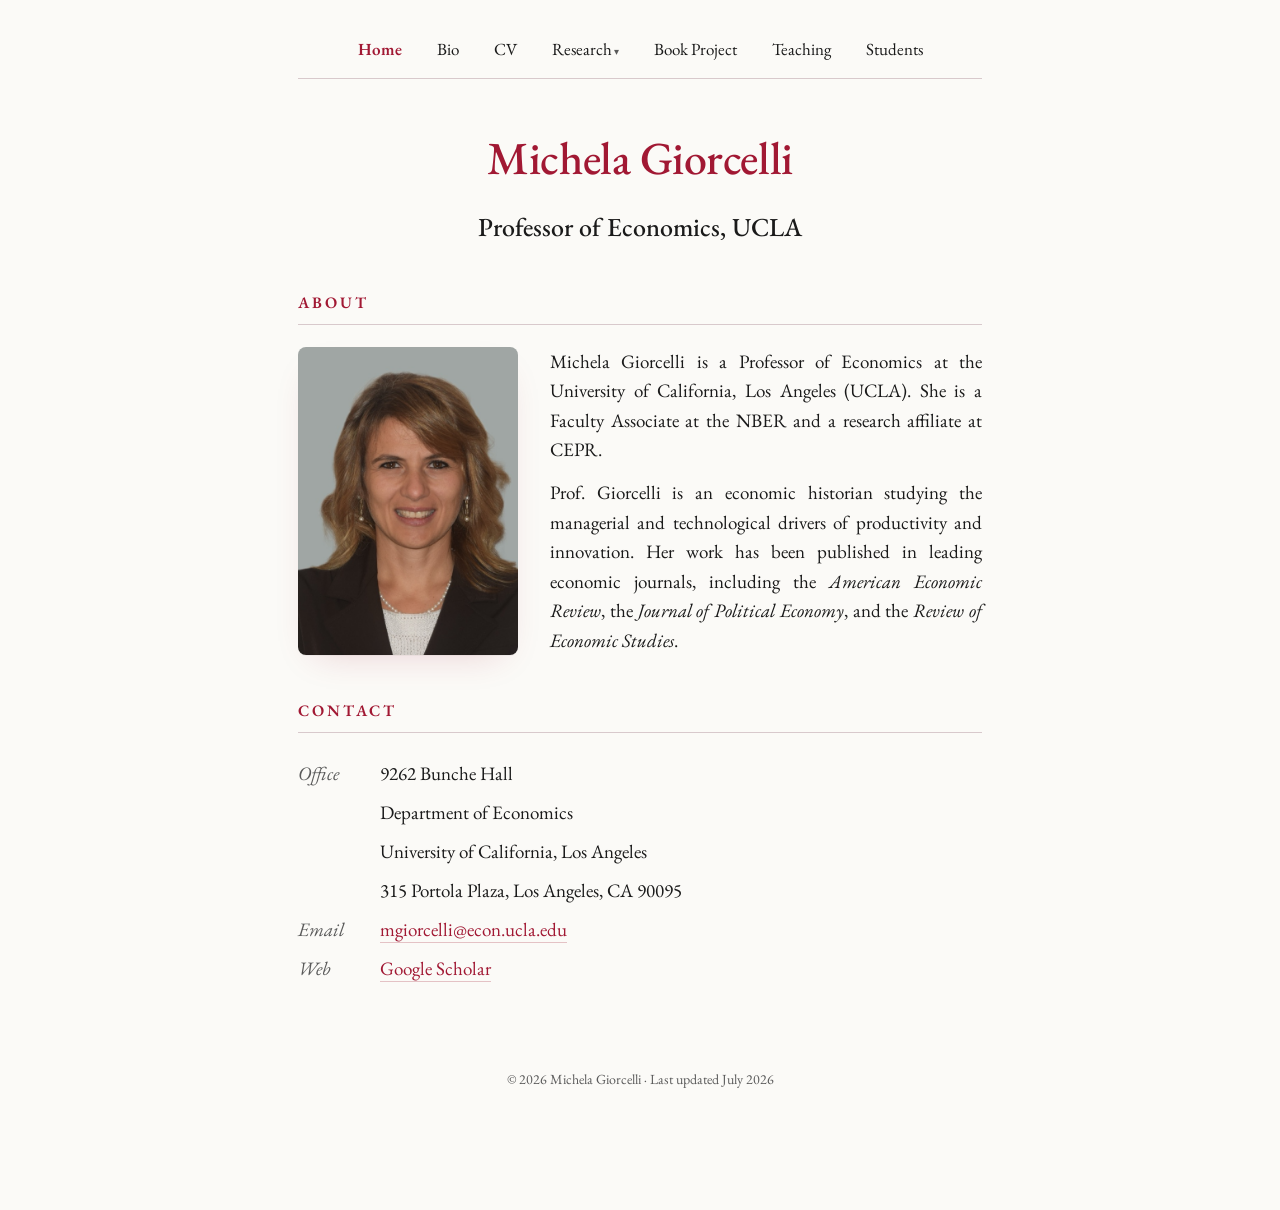
==== index.html @ 7a844a9b "Add hamburger (☰) menu for phone navigation Collapse the 7-item nav behind a tap-to-open menu on scr" ====
<!DOCTYPE html>
<html lang="en">
<head>
<meta charset="utf-8">
<meta name="viewport" content="width=device-width, initial-scale=1">
<title>Michela Giorcelli</title>
<meta name="description" content="Michela Giorcelli — Professor of Economics, UCLA. Economic history, technology transfer, and firm productivity.">
<link rel="preconnect" href="https://fonts.googleapis.com">
<link rel="preconnect" href="https://fonts.gstatic.com" crossorigin>
<link href="https://fonts.googleapis.com/css2?family=EB+Garamond:ital,wght@0,400;0,500;0,600;1,400&display=swap" rel="stylesheet">
<link rel="stylesheet" href="style.css">
<link rel="icon" href="/favicon.svg" type="image/svg+xml">
<link rel="canonical" href="https://giorcellimichela.com/">
<meta property="og:type" content="website">
<meta property="og:site_name" content="Michela Giorcelli">
<meta property="og:title" content="Michela Giorcelli">
<meta property="og:description" content="Michela Giorcelli — Professor of Economics, UCLA. Economic history, technology transfer, and firm productivity.">
<meta property="og:url" content="https://giorcellimichela.com/">
<meta property="og:image" content="https://giorcellimichela.com/photo.jpg">
<meta property="og:image:alt" content="Michela Giorcelli">
<meta name="twitter:card" content="summary_large_image">
<meta name="twitter:title" content="Michela Giorcelli">
<meta name="twitter:description" content="Michela Giorcelli — Professor of Economics, UCLA. Economic history, technology transfer, and firm productivity.">
<meta name="twitter:image" content="https://giorcellimichela.com/photo.jpg">
</head>
<body>
<div class="wrap">

  <nav class="topnav">
    <button class="nav-toggle" aria-label="Menu" aria-expanded="false" onclick="var n=this.parentNode;var o=n.classList.toggle('open');this.setAttribute('aria-expanded',o)">&#9776;&nbsp;Menu</button>
    <div class="nav-links">
    <a href="index.html" class="active">Home</a>
    <a href="bio.html">Bio</a>
    <a href="cv.pdf" target="_blank" rel="noopener">CV</a>
    <span class="dropdown">
      <a href="research.html">Research</a>
      <div class="dropdown-menu">
        <a href="research.html#sec-book">Book</a>
        <a href="research.html#sec-published">Published &amp; Forthcoming Papers</a>
        <a href="research.html#sec-working">Working Papers</a>
        <a href="research.html#sec-chapter">Book Chapter</a>
        <a href="research.html#sec-reviews">Book Reviews</a>
      </div>
    </span>
    <a href="book-project.html">Book Project</a>
    <a href="teaching.html">Teaching</a>
    <a href="students.html">Students</a>
  </div>
  </nav>

  <header>
    <h1><a href="index.html">Michela Giorcelli</a></h1>
    <p class="aff">Professor of Economics, UCLA</p>
  </header>

  <section id="about">
    <h2>About</h2>
    <div class="about-row">
      <img class="portrait" src="photo.jpg" alt="Michela Giorcelli" onerror="this.style.display='none';document.getElementById('photo-fallback').style.display='grid'">
      <div class="portrait ph" id="photo-fallback" style="display:none"><span>MG</span></div>
      <div class="about-text">
        <p>Michela Giorcelli is a Professor of Economics at the University of California, Los Angeles (UCLA). She is a Faculty Associate at the NBER and a research affiliate at CEPR.</p>
        <p>Prof. Giorcelli is an economic historian studying the managerial and technological drivers of productivity and innovation. Her work has been published in leading economic journals, including the <em>American Economic Review</em>, the <em>Journal of Political Economy</em>, and the <em>Review of Economic Studies</em>.</p>
      </div>
    </div>
  </section>

  <section id="contact">
    <h2>Contact</h2>
    <p class="contact-block">
      <span class="k">Office</span> 9262 Bunche Hall<br>
      <span class="k"></span> Department of Economics<br>
      <span class="k"></span> University of California, Los Angeles<br>
      <span class="k"></span> 315 Portola Plaza, Los Angeles, CA 90095<br>
      <span class="k">Email</span> <a href="mailto:mgiorcelli@econ.ucla.edu">mgiorcelli@econ.ucla.edu</a><br>
      <span class="k">Web</span> <a href="https://scholar.google.com/citations?user=KmYpiloAAAAJ&amp;hl=en" target="_blank" rel="noopener">Google Scholar</a>
    </p>
  </section>

  <footer>© 2026 Michela Giorcelli · Last updated July 2026</footer>

</div>
</body>
</html>
---- style.css ----
/* ============================================================
   Michela Giorcelli — academic website (Creanza-style)
   Shared styles for every page. EB Garamond, crimson accent,
   centered masthead, narrow column.
   ============================================================ */
:root{
  --garnet:#A11833;
  --ink:#1a1a1a;
  --muted:#5a5a5a;
  --rule:#d8c9cc;
  --paper:#fbfaf7;
}
*{box-sizing:border-box}
html,body{margin:0;padding:0}
body{
  font-family:"EB Garamond", Georgia, serif;
  font-size:19px;line-height:1.55;
  color:var(--ink);background:var(--paper);
  -webkit-font-smoothing:antialiased;
  overflow-wrap:break-word;
}
.wrap{max-width:740px;margin:0 auto;padding:36px 28px 120px}

/* Top nav: centered, hairline below */
.topnav{
  text-align:center;font-size:17px;
  padding-bottom:16px;border-bottom:1px solid var(--rule);margin-bottom:44px;
}
.topnav a{
  color:var(--ink);text-decoration:none;border-bottom:0;
  margin:0 16px;font-weight:400;display:inline-block;
}
.topnav a:hover{color:var(--garnet)}
.topnav a.active{color:var(--garnet);font-weight:600}
/* Hamburger toggle — hidden on desktop, shown on phones */
.nav-toggle{display:none;background:none;border:1px solid var(--rule);border-radius:5px;
  font-family:inherit;font-size:15px;color:var(--ink);cursor:pointer;padding:6px 16px;line-height:1}
.nav-toggle:hover{color:var(--garnet);border-color:var(--garnet)}

/* Masthead (name / title / contact) */
header{text-align:center;margin-bottom:12px}
header h1{font-size:46px;font-weight:500;letter-spacing:-0.01em;margin:0 0 12px}
header h1 a{color:var(--garnet);text-decoration:none;border-bottom:0}
header .aff{margin:0;font-size:26px;color:var(--ink);font-weight:500}
header .contact{margin-top:16px;font-size:16px;color:var(--muted)}
header .contact a{color:var(--garnet)}

/* Body links */
a{color:var(--garnet);text-decoration:none;border-bottom:1px solid rgba(161,24,51,0.25)}
a:hover{border-bottom-color:var(--garnet)}
a:focus-visible{outline:2px solid var(--garnet);outline-offset:2px}

/* Sections / page headings */
section{margin-top:44px}
h2{
  font-size:16px;text-transform:uppercase;letter-spacing:0.18em;
  color:var(--garnet);font-weight:600;margin:0 0 22px;
  padding-bottom:8px;border-bottom:1px solid var(--rule);
}
h3.sub{font-size:15px;text-transform:uppercase;letter-spacing:0.16em;color:var(--ink);font-weight:600;margin:34px 0 16px;scroll-margin-top:20px}

/* Nav dropdown (Research) */
.topnav .dropdown{position:relative;display:inline-block}
.topnav .dropdown > a::after{content:"\00A0\25BE";font-size:10px;color:var(--muted)}
.topnav .dropdown-menu{position:absolute;left:50%;transform:translateX(-50%);top:100%;margin-top:4px;
  background:var(--paper);border:1px solid var(--rule);border-radius:5px;padding:6px 0;min-width:240px;
  box-shadow:0 12px 30px -14px rgba(0,0,0,.3);opacity:0;visibility:hidden;transition:opacity .15s ease;z-index:60}
.topnav .dropdown:hover .dropdown-menu,.topnav .dropdown:focus-within .dropdown-menu{opacity:1;visibility:visible}
.topnav .dropdown-menu::before{content:"";position:absolute;top:-6px;left:0;right:0;height:6px}
.topnav .dropdown-menu a{display:block;margin:0;padding:7px 20px;font-size:14px;color:var(--ink);white-space:nowrap;text-align:center}
.topnav .dropdown-menu a:hover{color:var(--garnet)}
@media (max-width:620px){ .topnav .dropdown-menu{min-width:200px} .topnav .dropdown-menu a{font-size:13px} }
h3.sub:first-of-type{margin-top:0}

/* About: photo floats left, paragraphs flow around it */
.bio::after{content:"";display:block;clear:both}
.bio p{margin:0 0 14px;text-align:justify;-webkit-hyphens:none;hyphens:none}
.bio p:first-of-type{margin-top:0}
.bio p:last-of-type{margin-bottom:0}
.bio p.below{clear:left}
.portrait{
  float:left;width:220px;aspect-ratio:4/5;object-fit:cover;
  border-radius:8px;margin:0 32px 14px 0;display:block;
  box-shadow:0 1px 0 rgba(0,0,0,0.04),0 14px 36px -18px rgba(161,24,51,0.22);
}
.portrait.ph{background:radial-gradient(circle at 50% 35%,#efe7e4,#cdbfc0);display:grid;place-items:center}
.portrait.ph span{font-size:56px;color:#b09ea0}

/* Papers */
.paper{margin-bottom:18px}
.paper .title{font-weight:500;line-height:1.25}
.paper .title a{color:inherit;border-bottom:0;text-decoration:none}
.paper .title a:hover{color:var(--garnet)}
.paper .auth a{color:inherit;border-bottom:1px solid rgba(161,24,51,.35)}
.paper .auth a:hover{color:var(--garnet);border-bottom-color:var(--garnet)}
.paper .meta{color:var(--muted);font-style:italic;font-size:17px;margin-top:2px}
.paper .extras{margin-top:4px;font-size:15.5px;color:var(--muted)}
.paper .extras a{font-style:italic}
/* Publication entries */
.paper .title .auth{font-weight:400;color:var(--muted)}
.paper .cite{font-size:17px;color:var(--ink);margin-top:3px;line-height:1.45}
.paper .cite em{font-style:italic}
.paper .cite .tag{color:var(--garnet);font-style:italic}
.paper .ids{font-size:15px;color:var(--muted);margin-top:3px}
.paper .pub-links{font-size:15px;margin-top:5px}
.paper .pub-links a{color:var(--ink)}
.paper .pub-links a:hover{color:var(--garnet)}
.paper .cov{font-size:14.5px;color:var(--muted);margin-top:5px;line-height:1.5}
.paper .cov em{font-style:italic}
#sec-published + .paper, .paper.pub{margin-bottom:24px}
.badge{
  display:inline-block;margin-left:9px;vertical-align:middle;white-space:nowrap;
  font-size:11.5px;font-weight:600;font-style:normal;letter-spacing:0.07em;text-transform:uppercase;
  color:var(--garnet);background:rgba(161,24,51,0.07);
  border:1px solid rgba(161,24,51,0.30);border-radius:3px;padding:2px 8px;
}

/* bare lists (teaching, honors) */
ul.bare{list-style:none;padding:0;margin:0}
ul.bare li{margin-bottom:12px}
.blurb{font-style:italic;color:#3a3a3a;font-size:17px;line-height:1.55;margin-top:6px;padding-left:14px;border-left:2px solid var(--rule)}

/* CV rows */
.cv-row{display:grid;grid-template-columns:120px 1fr;gap:18px;margin-bottom:14px}
.cv-row .when{color:var(--muted);font-style:italic}
.cv-row .what strong{font-weight:600}

/* About: photo and text side by side (home page) */
.about-row{display:flex;gap:32px;align-items:stretch}
.about-row .portrait{float:none;margin:0;flex:0 0 220px;width:220px;height:auto;aspect-ratio:auto;object-fit:cover;align-self:stretch}
.about-row .about-text{flex:1;min-width:0}
.about-row .about-text p{margin:0 0 14px;text-align:justify;-webkit-hyphens:none;hyphens:none}
.about-row .about-text p:last-child{margin-bottom:0}
@media (max-width:560px){
  .about-row{flex-direction:column;gap:18px}
  .about-row .portrait{align-self:flex-start;width:100%;max-width:220px;aspect-ratio:4/5}
  .about-row .about-text p{text-align:left}
}

/* Embedded PDF (CV page) */
.cv-actions{margin:-6px 0 18px;font-size:16px}
.pdf-embed{border:1px solid var(--rule);border-radius:6px;overflow:hidden;background:#f0ece6}
.pdf-embed iframe{display:block;width:100%;height:900px;border:0}
@media (max-width:620px){ .pdf-embed iframe{height:70vh} }

/* Justified body text without hyphenation (reusable) */
.justify{text-align:justify;-webkit-hyphens:none;hyphens:none}
@media (max-width:560px){ .justify{text-align:left} }

/* Centered book header (Book Project page) */
.book-head{text-align:center;margin-bottom:26px}
.book-head .title{font-size:28px;font-weight:600;font-style:normal;line-height:1.2}
.book-head .meta{font-style:normal}
.book-head .meta em{font-style:italic}
.book-head .extras{margin-top:8px}
.book-head .extras a{font-style:normal}

/* Teaching courses */
.course{margin:0 0 32px}
.course:last-child{margin-bottom:0}
.course h3{font-size:20px;font-weight:600;margin:0 0 8px;line-height:1.3}
.course h3 .code{color:var(--muted);font-weight:400}
.course .offered{color:var(--muted);font-style:italic;font-size:16px;margin:8px 0 0}

/* Students intro */
.students-intro{margin:0 0 34px;max-width:66ch}

/* Students placement list */
.placement .pl-row{display:grid;grid-template-columns:58px 1fr;gap:20px;padding:12px 0;border-top:1px solid var(--rule);line-height:1.55}
.placement .pl-row:first-child{border-top:0}
.placement .yr{color:var(--garnet);font-variant-numeric:tabular-nums}
.placement .pl{color:var(--ink)}
.placement .pl > div{margin-bottom:5px}
.placement .pl > div:last-child{margin-bottom:0}
.placement .inst{color:var(--muted)}
.placement .adv{color:var(--muted);font-size:13.5px}
.placement a{color:inherit;border-bottom:1px solid rgba(161,24,51,.35)}
.placement a:hover{color:var(--garnet);border-bottom-color:var(--garnet)}
@media (max-width:560px){ .placement .pl-row{grid-template-columns:1fr;gap:2px} .placement .yr{font-weight:600} }

/* Contact block (home page) */
.contact-block{line-height:2.05}
.contact-block .k{display:inline-block;width:78px;color:var(--muted);font-style:italic}
@media (max-width:620px){ .contact-block .k{width:auto;margin-right:8px} }

footer{margin-top:80px;font-size:14px;color:var(--muted);text-align:center}

@media (max-width:620px){
  .wrap{padding:28px 20px 100px}
  .topnav{font-size:15px}
  .topnav a{margin:0 10px}
  header h1{font-size:36px}
  header .aff{font-size:21px}
  header .contact{font-size:15px;line-height:1.9}
  h2{font-size:15px;letter-spacing:0.16em}
  .portrait{float:none;width:100%;max-width:220px;margin:0 auto 18px}
  .bio p.below{clear:none}
  .cv-row{grid-template-columns:1fr;gap:2px}
}

/* Phone nav: collapse links behind a hamburger (☰) toggle */
@media (max-width:620px){
  .topnav{padding-bottom:14px;margin-bottom:36px}
  .nav-toggle{display:inline-block}
  .nav-links{display:none;margin-top:14px}
  .topnav.open .nav-links{display:block}
  .nav-links a{display:block;margin:0;padding:11px 0;font-size:17px}
  .topnav .dropdown{display:block}
  .topnav .dropdown > a::after{content:""}            /* drop the ▾ caret on phones */
  .topnav.open .dropdown-menu{position:static;transform:none;opacity:1;visibility:visible;
    box-shadow:none;border:0;border-radius:0;padding:0;margin:0;min-width:0;background:none}
  .topnav.open .dropdown-menu::before{display:none}
  .topnav.open .dropdown-menu a{padding:8px 0;font-size:15px;color:var(--muted)}
}
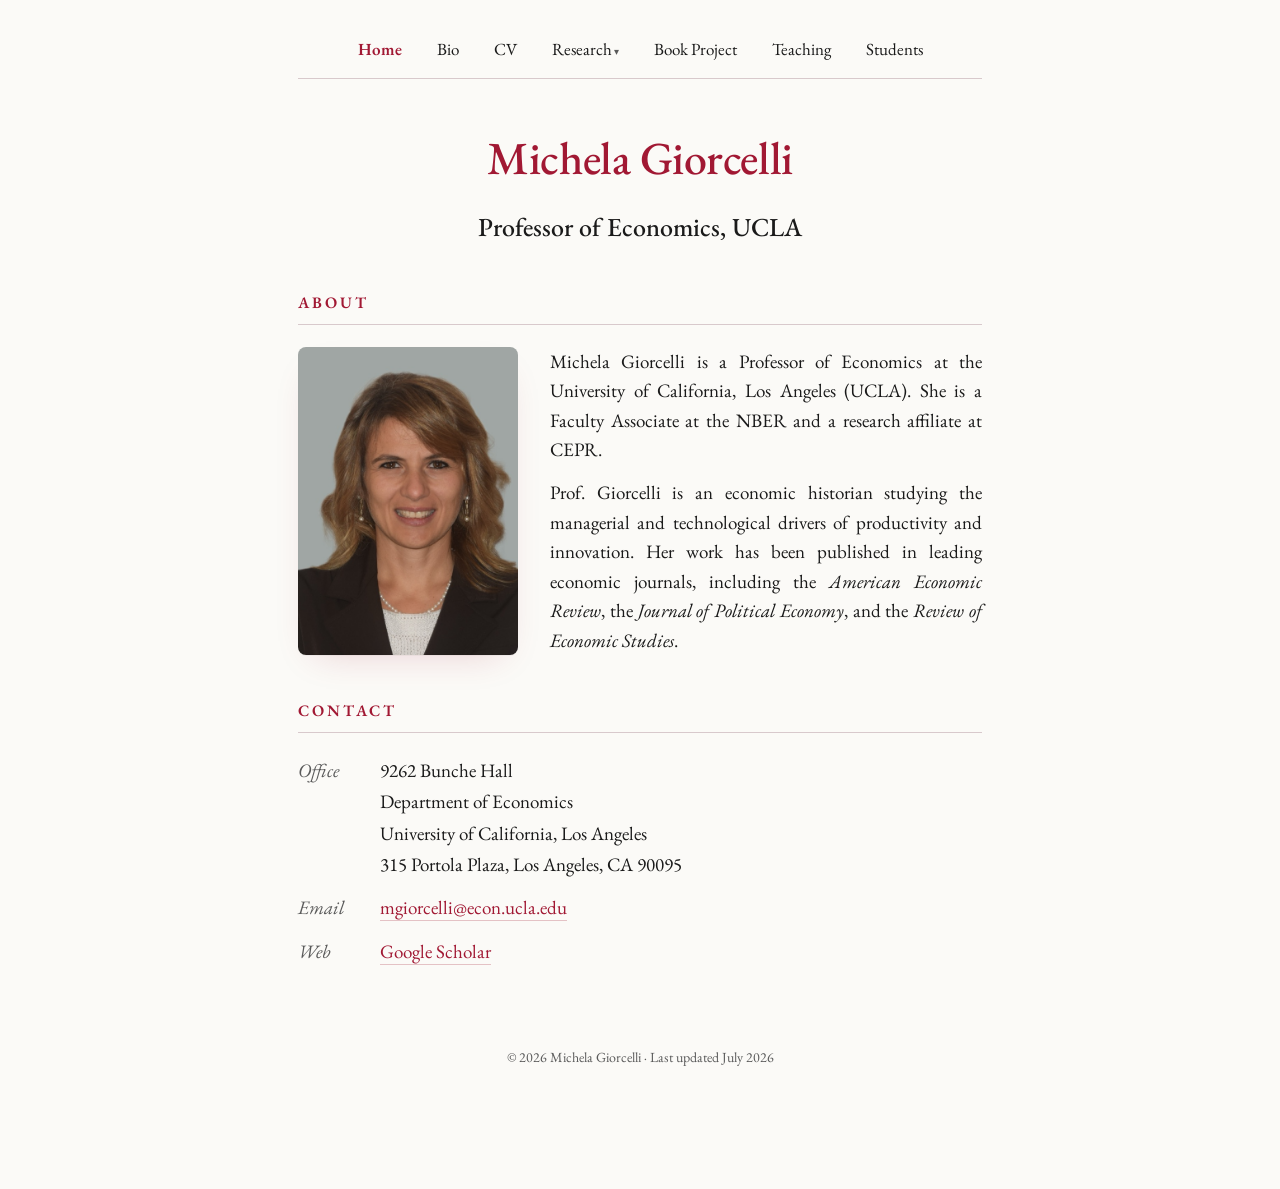
==== commit 97907c7c: "Contact: align address lines under 9262 (label/value columns) Restructure the contact block into fle" ====
--- a/index.html
+++ b/index.html
@@ -8,7 +8,7 @@
 <link rel="preconnect" href="https://fonts.googleapis.com">
 <link rel="preconnect" href="https://fonts.gstatic.com" crossorigin>
 <link href="https://fonts.googleapis.com/css2?family=EB+Garamond:ital,wght@0,400;0,500;0,600;1,400&display=swap" rel="stylesheet">
-<link rel="stylesheet" href="style.css">
+<link rel="stylesheet" href="style.css?v=20260720c">
 <link rel="icon" href="/favicon.svg" type="image/svg+xml">
 <link rel="canonical" href="https://giorcellimichela.com/">
 <meta property="og:type" content="website">
@@ -27,7 +27,7 @@
 <div class="wrap">
 
   <nav class="topnav">
-    <button class="nav-toggle" aria-label="Menu" aria-expanded="false" onclick="var n=this.parentNode;var o=n.classList.toggle('open');this.setAttribute('aria-expanded',o)">&#9776;&nbsp;Menu</button>
+    <button class="nav-toggle" aria-label="Menu" aria-expanded="false" onclick="var n=this.parentNode;var o=n.classList.toggle('open');this.setAttribute('aria-expanded',o)">Menu</button>
     <div class="nav-links">
     <a href="index.html" class="active">Home</a>
     <a href="bio.html">Bio</a>
@@ -67,14 +67,11 @@
 
   <section id="contact">
     <h2>Contact</h2>
-    <p class="contact-block">
-      <span class="k">Office</span> 9262 Bunche Hall<br>
-      <span class="k"></span> Department of Economics<br>
-      <span class="k"></span> University of California, Los Angeles<br>
-      <span class="k"></span> 315 Portola Plaza, Los Angeles, CA 90095<br>
-      <span class="k">Email</span> <a href="mailto:mgiorcelli@econ.ucla.edu">mgiorcelli@econ.ucla.edu</a><br>
-      <span class="k">Web</span> <a href="https://scholar.google.com/citations?user=KmYpiloAAAAJ&amp;hl=en" target="_blank" rel="noopener">Google Scholar</a>
-    </p>
+    <div class="contact-block">
+      <div class="row"><span class="k">Office</span><span class="v">9262 Bunche Hall<br>Department of Economics<br>University of California, Los Angeles<br>315 Portola Plaza, Los Angeles, CA 90095</span></div>
+      <div class="row"><span class="k">Email</span><span class="v"><a href="mailto:mgiorcelli@econ.ucla.edu">mgiorcelli@econ.ucla.edu</a></span></div>
+      <div class="row"><span class="k">Web</span><span class="v"><a href="https://scholar.google.com/citations?user=KmYpiloAAAAJ&amp;hl=en" target="_blank" rel="noopener">Google Scholar</a></span></div>
+    </div>
   </section>
 
   <footer>© 2026 Michela Giorcelli · Last updated July 2026</footer>
--- a/style.css
+++ b/style.css
@@ -36,6 +36,8 @@
 .nav-toggle{display:none;background:none;border:1px solid var(--rule);border-radius:5px;
   font-family:inherit;font-size:15px;color:var(--ink);cursor:pointer;padding:6px 16px;line-height:1}
 .nav-toggle:hover{color:var(--garnet);border-color:var(--garnet)}
+.nav-toggle::before{content:"\2630";margin-right:8px}          /* ☰ when closed */
+.topnav.open .nav-toggle::before{content:"\2715"}              /* ✕ when open */
 
 /* Masthead (name / title / contact) */
 header{text-align:center;margin-bottom:12px}
@@ -132,9 +134,12 @@
 .about-row .about-text p{margin:0 0 14px;text-align:justify;-webkit-hyphens:none;hyphens:none}
 .about-row .about-text p:last-child{margin-bottom:0}
 @media (max-width:560px){
-  .about-row{flex-direction:column;gap:18px}
-  .about-row .portrait{align-self:flex-start;width:100%;max-width:220px;aspect-ratio:4/5}
-  .about-row .about-text p{text-align:left}
+  /* Home: compact centered photo on top, full-width justified bio below */
+  .about-row{display:block;text-align:center}
+  .about-row .portrait{float:none;display:block;margin:0 auto 20px;width:150px;max-width:150px;
+    height:auto;aspect-ratio:4/5;align-self:auto}
+  .about-row .about-text{min-width:0;text-align:justify}
+  .about-row .about-text p{text-align:justify}
 }
 
 /* Embedded PDF (CV page) */
@@ -143,9 +148,8 @@
 .pdf-embed iframe{display:block;width:100%;height:900px;border:0}
 @media (max-width:620px){ .pdf-embed iframe{height:70vh} }
 
-/* Justified body text without hyphenation (reusable) */
+/* Justified body text without hyphenation (reusable) — justified on all widths */
 .justify{text-align:justify;-webkit-hyphens:none;hyphens:none}
-@media (max-width:560px){ .justify{text-align:left} }
 
 /* Centered book header (Book Project page) */
 .book-head{text-align:center;margin-bottom:26px}
@@ -178,10 +182,12 @@
 .placement a:hover{color:var(--garnet);border-bottom-color:var(--garnet)}
 @media (max-width:560px){ .placement .pl-row{grid-template-columns:1fr;gap:2px} .placement .yr{font-weight:600} }
 
-/* Contact block (home page) */
-.contact-block{line-height:2.05}
-.contact-block .k{display:inline-block;width:78px;color:var(--muted);font-style:italic}
-@media (max-width:620px){ .contact-block .k{width:auto;margin-right:8px} }
+/* Contact block (home page) — label/value columns so the address aligns under "9262" */
+.contact-block{line-height:1.65}
+.contact-block .row{display:flex;gap:10px;margin-bottom:12px}
+.contact-block .row:last-child{margin-bottom:0}
+.contact-block .k{flex:0 0 72px;color:var(--muted);font-style:italic}
+.contact-block .v{flex:1;min-width:0}
 
 footer{margin-top:80px;font-size:14px;color:var(--muted);text-align:center}
 
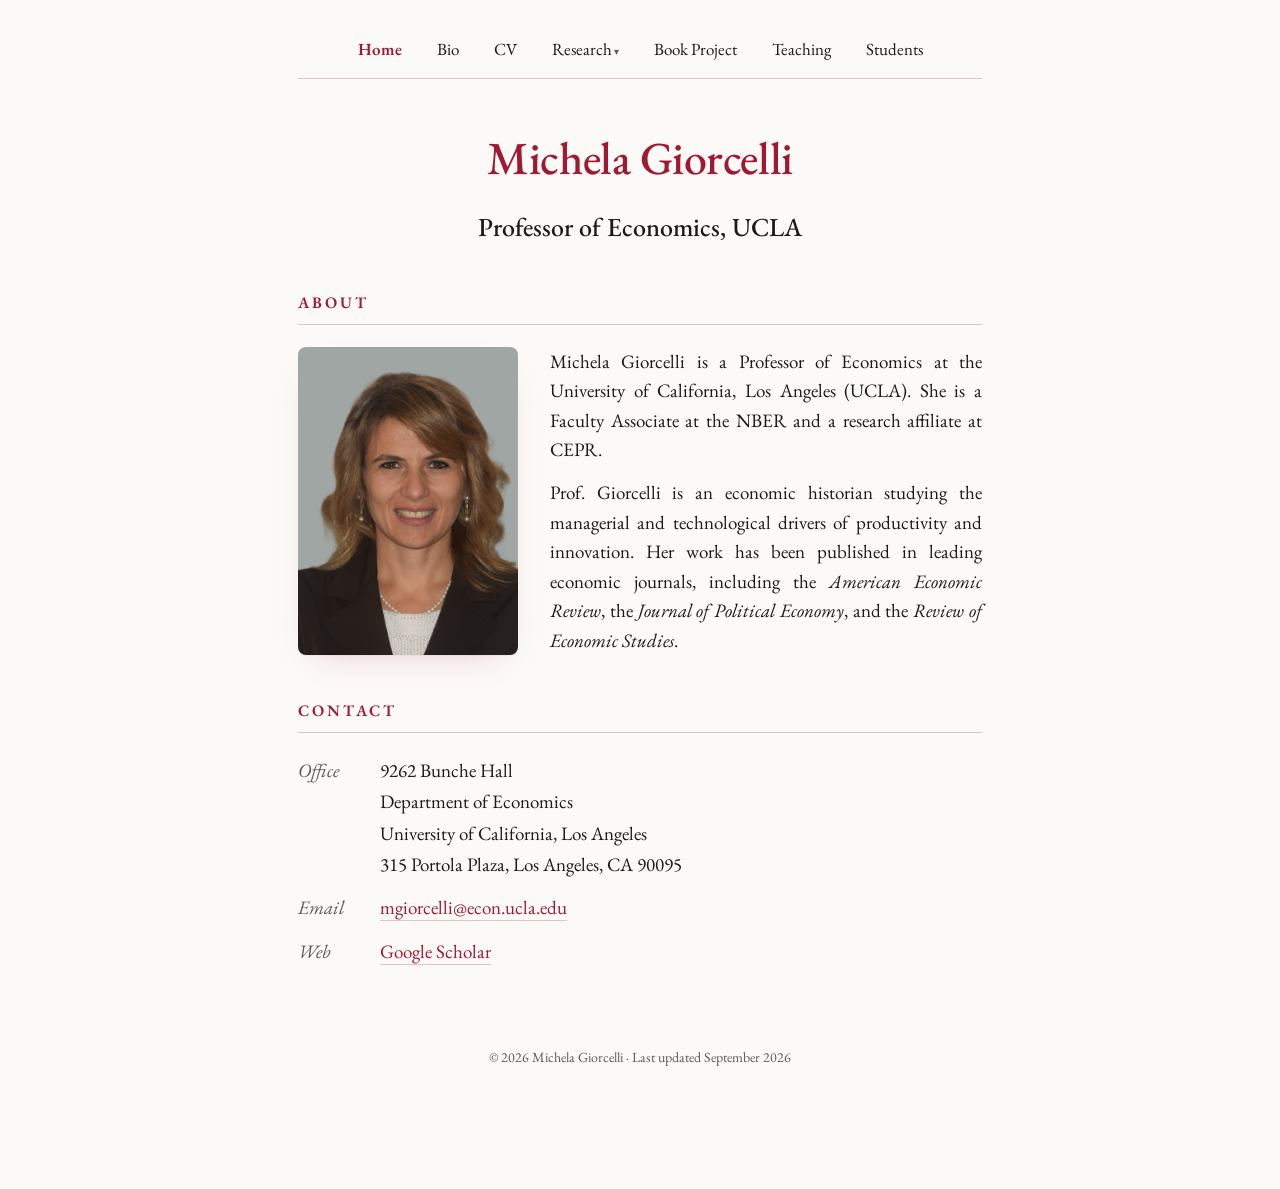
==== commit 2ce8d442: "Footer: update last-updated date to September 2026 Co-Authored-By: Claude Opus 5 <noreply@anthropic." ====
--- a/index.html
+++ b/index.html
@@ -74,7 +74,7 @@
     </div>
   </section>
 
-  <footer>© 2026 Michela Giorcelli · Last updated July 2026</footer>
+  <footer>© 2026 Michela Giorcelli · Last updated September 2026</footer>
 
 </div>
 </body>
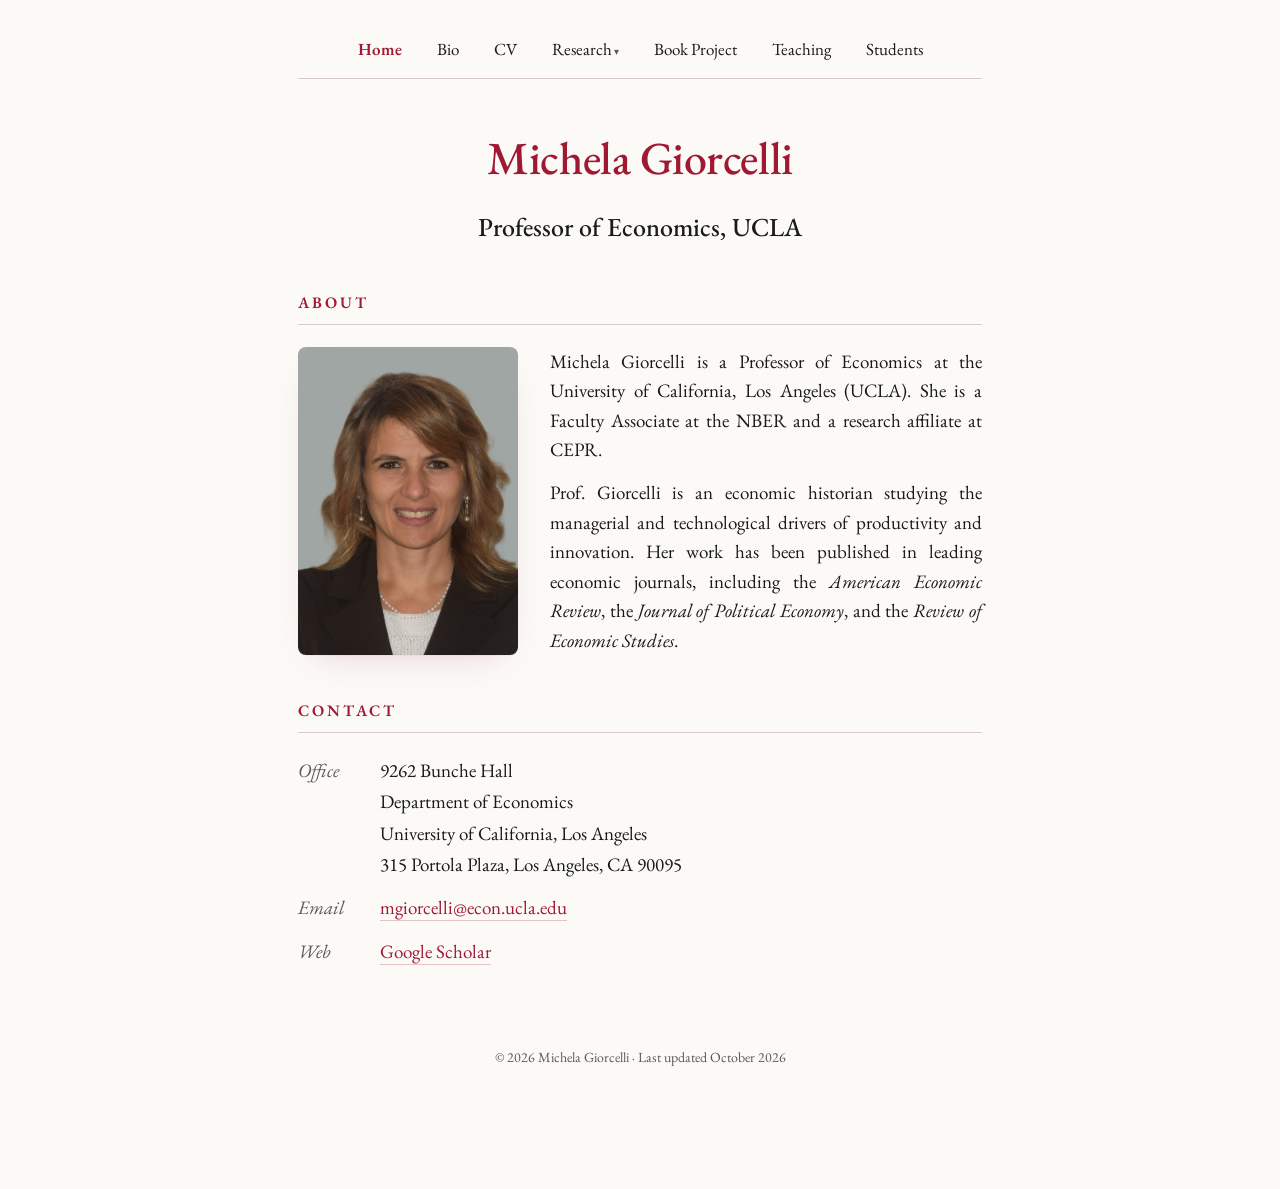
==== commit 26c51222: "Research: add Cosa Fanno gli Economisti video to Opera (JPE) coverage; footer October 2026 Co-Author" ====
--- a/index.html
+++ b/index.html
@@ -74,7 +74,7 @@
     </div>
   </section>
 
-  <footer>© 2026 Michela Giorcelli · Last updated September 2026</footer>
+  <footer>© 2026 Michela Giorcelli · Last updated October 2026</footer>
 
 </div>
 </body>
